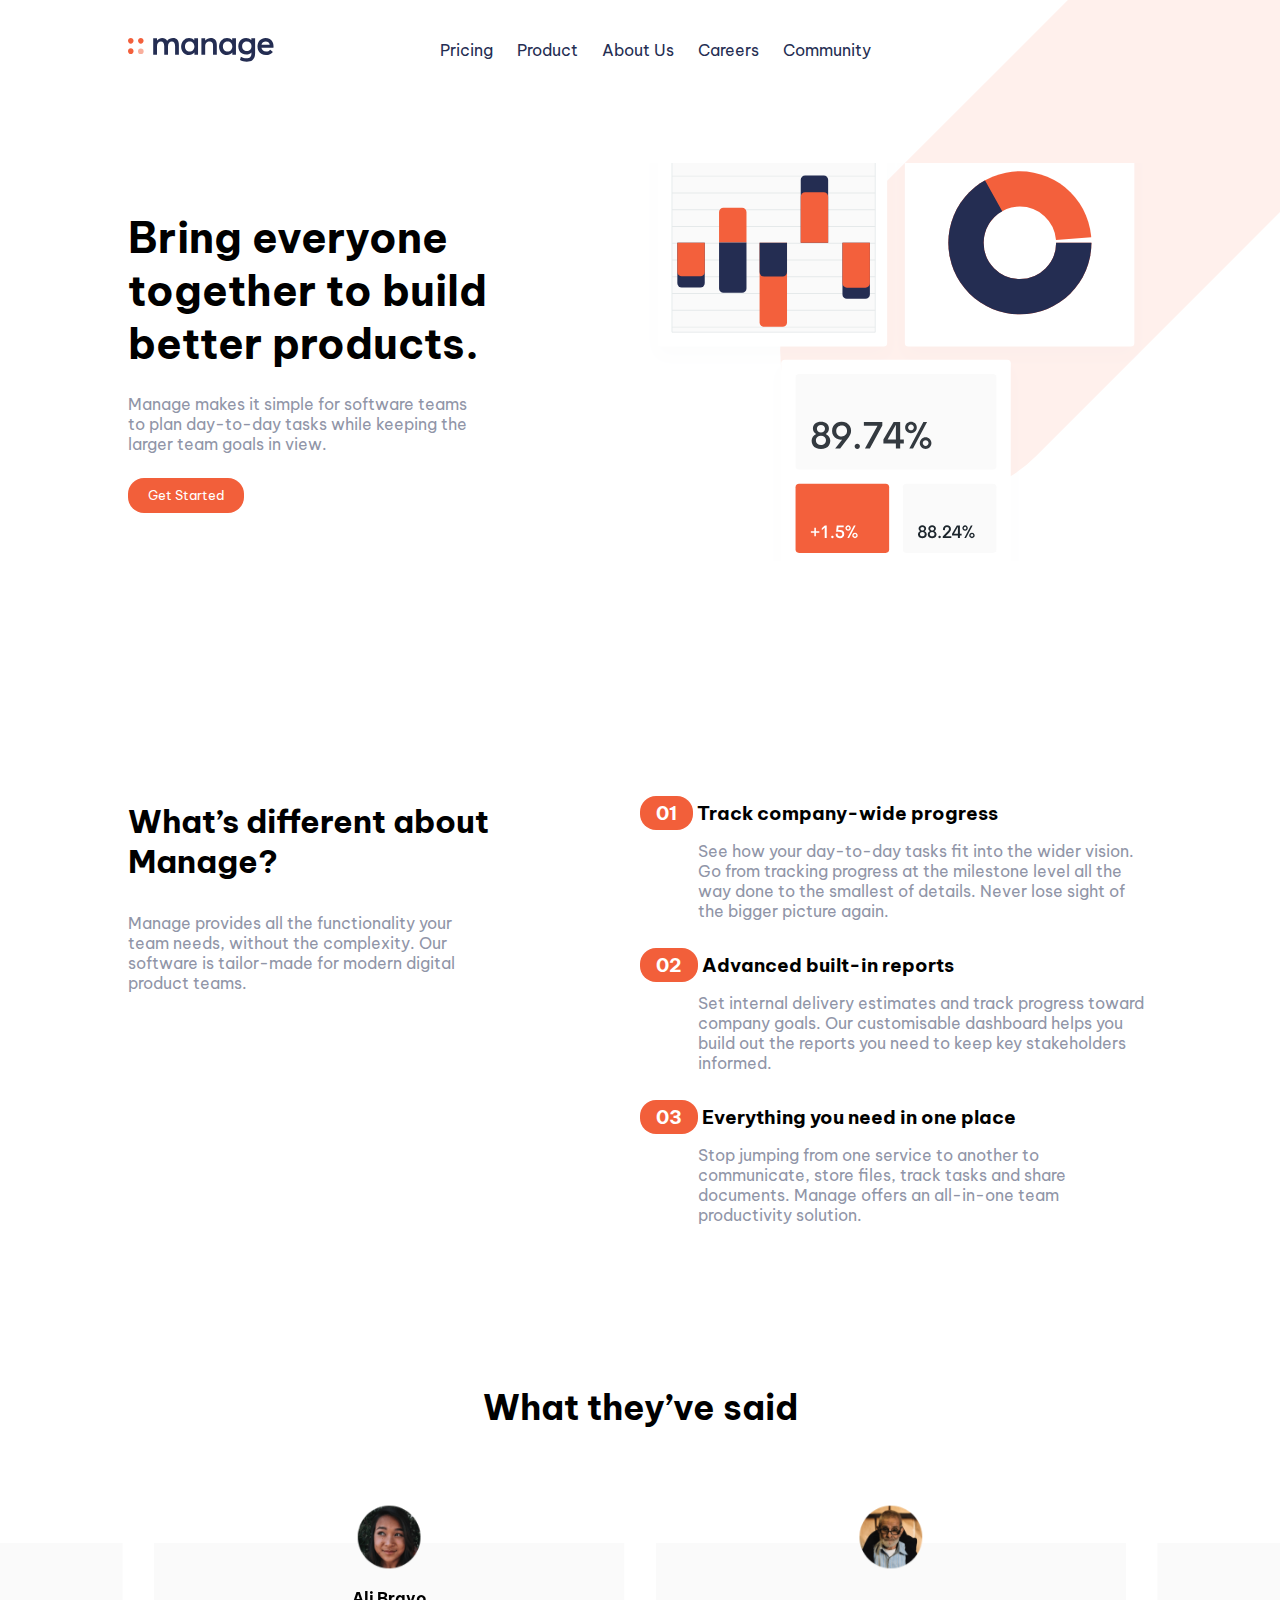
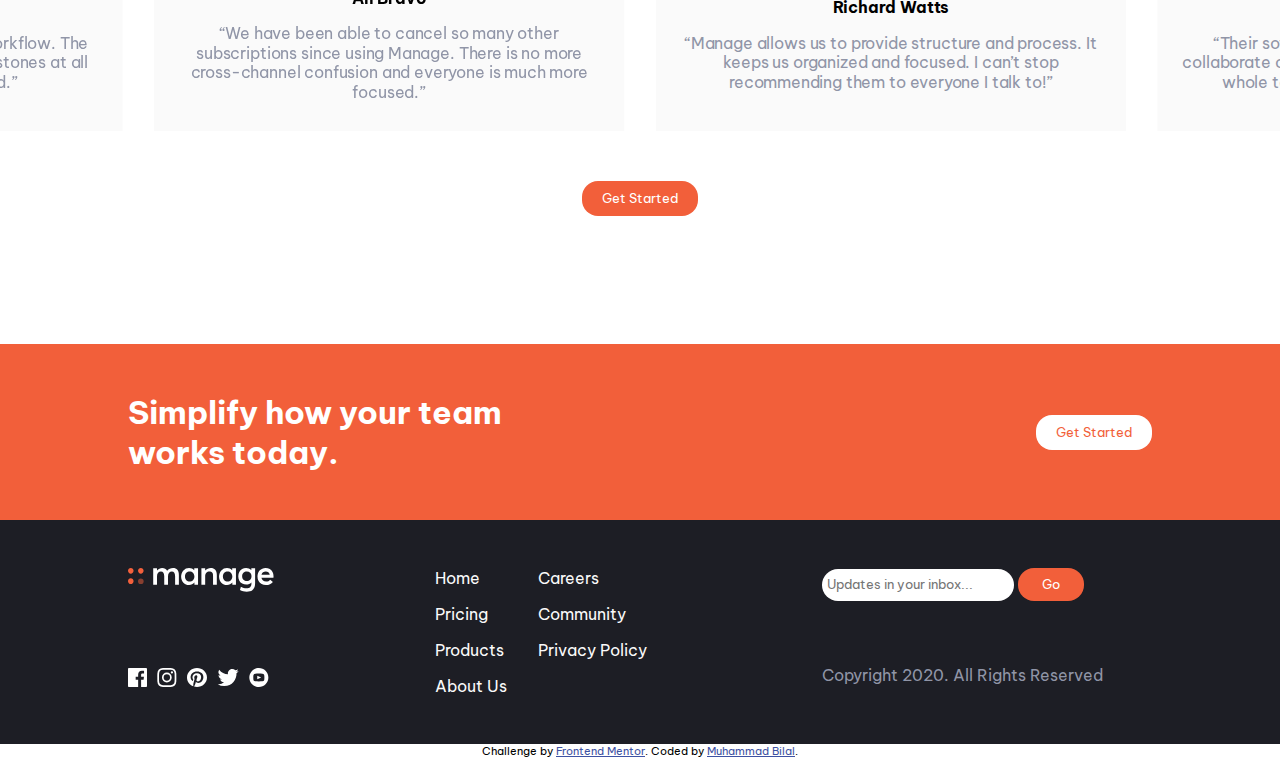
==== manage-landing-page-master/index.html @ 98fe5332 "Done!" ====
<!DOCTYPE html>
<html lang="en">
<head>
  <meta charset="UTF-8">
  <meta name="viewport" content="width=device-width, initial-scale=1.0"> <!-- displays site properly based on user's device -->

  <link rel="icon" type="image/png" sizes="32x32" href="./images/favicon-32x32.png">
  
  <title>Frontend Mentor | Manage landing page</title>

  <!-- Feel free to remove these styles or customise in your own stylesheet 👍 -->
  <style>
    .attribution { font-size: 11px; text-align: center; }
    .attribution a { color: hsl(228, 45%, 44%); }
  </style>
  <link rel="stylesheet" href="styles.css">
  <script src="script.js" defer></script>
  <link rel="preconnect" href="https://fonts.googleapis.com">
<link rel="preconnect" href="https://fonts.gstatic.com" crossorigin>
<link href="https://fonts.googleapis.com/css2?family=Be+Vietnam+Pro:wght@400;500;700&display=swap" rel="stylesheet">
</head>
<body>
  <header>
    <section>
    <nav>
        <img src="images/logo.svg" alt="" class="logo">
      
      <ul class="ul">
        <li><a href="">Pricing</a></li>
        <li><a href="">Product</a></li>
        <li><a href="">About Us</a></li>
        <li><a href="">Careers</a></li>
        <li><a href="">Community</a></li>
      </ul>
      <div class="get-started-container">
        <button class="get-started">Get Started</button>
      </div>
      <div class="hamburger">
        <img src="images/icon-hamburger.svg" alt="">
      </div>
    </nav>
  </section>
  
  <img src="images/bg-tablet-pattern.svg" alt="" class="tablet-img">
  <img src="images/bg-tablet-pattern.svg" alt="" class="tablet-img2">

    <section>
    <div class="hero-container">
      <div class="hero-text">
        <h1>
          Bring everyone <br> together to build <br> better products.
        </h1>
        <p>
          Manage makes it simple for software teams <br> to plan day-to-day 
          tasks while keeping the <br> larger team goals in view.
        </p>
        <button class="get-started">
          Get Started
        </button>
      </div>
      <div class="hero-image">
        <!-- <img src="images/illustration-intro.svg" alt=""> -->
      </div>
    </div>
  </section>
  </header>
  
  <section class="different">
    <div class="different-container">
      <div class="left-container">
        <h1>
          What’s different about <br> Manage?
        </h1>
        <p>
          Manage provides all the functionality your <br> team needs, without 
          the complexity. Our <br> software is tailor-made for modern digital <br>
          product teams.
        </p>
      </div>
      <div class="right-container">
        <div>
          <h3>
            <span class="serialNum">01</span>
        Track company-wide progress
          </h3>
          <p>
            See how your day-to-day tasks fit into the wider vision. Go from 
            tracking progress at the milestone level all the way done to the 
            smallest of details. Never lose sight of the bigger picture again.
          </p>
        </div>
        <div>
          <h3>
            <span class="serialNum">02</span>
            Advanced built-in reports
          </h3>
          <p>
            Set internal delivery estimates and track progress toward company 
            goals. Our customisable dashboard helps you build out the reports 
            you need to keep key stakeholders informed.
          </p>
        </div>
        <div>
          <h3>
            <span class="serialNum">03</span>
            Everything you need in one place
          </h3>
          <p>
            Stop jumping from one service to another to communicate, store files, 
            track tasks and share documents. Manage offers an all-in-one team 
            productivity solution.
          </p>
        </div>      
      </div>
    </div>
  </section>

 
<section class="testimonials">
  <h1>
    What they’ve said
  </h1>
  <div class="testimonials-container">
    <div class="testimonial">
      <img src="images/avatar-anisha.png" alt="">
      <h4>
        Anisha Li
      </h4>
      <p>
        “Manage has supercharged our team’s workflow. The ability to maintain 
        visibility on larger milestones at all times keeps everyone motivated.”
      </p>
    </div>
    <div class="testimonial">
      <img src="images/avatar-ali.png" alt="">
      <h4>
        Ali Bravo
      </h4>
      <p>
        “We have been able to cancel so many other subscriptions since using 
        Manage. There is no more cross-channel confusion and everyone is much 
        more focused.”
      </p>
    </div>
    <div class="testimonial">
      <img src="images/avatar-richard.png" alt="">
      <h4>
        Richard Watts
      </h4>
      <p>
        “Manage allows us to provide structure and process. It keeps us organized 
        and focused. I can’t stop recommending them to everyone I talk to!”
      </p>
    </div>
    <div class="testimonial">
      <img src="images/avatar-shanai.png" alt="">
      <h4>
        Shanai Gough
      </h4>
      <p>
        “Their software allows us to track, manage and collaborate on our projects 
        from anywhere. It keeps the whole team in-sync without being intrusive.”
      </p>
    </div>
  </div>
  <button class="get-started">Get Started</button>
</section>

<section class="simplify">
  <div class="simplify-container">
  <h1>
    Simplify how your team <br> works today.
  </h1>
  <button class="simplify-get-started">Get Started</button>
</div>
</section>

<footer>
  <div class="footer-container">
    <div>
      <img src="images/logo2.svg" alt="">
    <div class="socials">
      <img src="images/icon-facebook.svg" alt="">
      <img src="images/icon-instagram.svg" alt="">
      <img src="images/icon-pinterest.svg" alt="">
      <img src="images/icon-twitter.svg" alt="">
      <img src="images/icon-youtube.svg" alt="">
    </div>
    </div>

    <div>
      <ul>
        <li><a href="">Home</a></li>
        <li><a href="">Pricing</a></li>
        <li><a href="">Products</a></li>
        <li><a href="">About Us</a></li>
      </ul>
    </div>

    <div>
      <ul>
        <li><a href="">Careers</a></li>
        <li><a href="">Community</a></li>
        <li><a href="">Privacy Policy</a></li>
      </ul>
    </div>

    <div class="last">
     <div>
      <input type="text" placeholder="Updates in your inbox...">
      <button class="go">Go</button>
     </div>
     <p>Copyright 2020. All Rights Reserved</p>
    </div>
  </div>
</footer>
  <div class="attribution">
    Challenge by <a href="https://www.frontendmentor.io?ref=challenge" target="_blank">Frontend Mentor</a>. 
    Coded by <a href="#">Muhammad Bilal</a>.
  </div>
  <div>

  </div>
</body>
</html>
---- manage-landing-page-master/styles.css ----
*{
  margin: 0;
  padding: 0;
  box-sizing: border-box;
  font-family: 'Be Vietnam Pro', sans-serif;
}

body {
  position: relative;
  overflow-x: hidden;
}

* button {
  cursor: pointer;
}

* p {
  color: hsl(227, 12%, 61%)
}

header {
  position: relative;
  overflow: hidden;
}

nav{
  display: flex;
  align-items: center;
  justify-content: space-between;
  margin-inline: 10%;
}


nav ul{
  list-style-type: none;
  display: flex;
  align-items: center;
  gap: 1.5rem;
  margin-top: 2rem;
}

nav ul li a{
  text-decoration: none;
  color: hsl(228, 39%, 23%);
  transition: all 200ms ease-out; 
}

nav ul li a:hover {
  color: hsl(12, 88%, 59%);
}

nav .logo {
  margin-top: 2rem;
  z-index: 2;
}

nav button {
  margin-top: 2rem;
}

.get-started{
  background-color: hsl(12, 88%, 59%);
  color: #ffffff;
  padding: 9px 20px;
  border: none;
  border-radius: 16px;
  /* position: relative; */
  z-index: 2;
  /* overflow: hidden; */
}

.get-started:hover {
  opacity: 50%;
}

.hamburger {
  display: none;
}

.hero-container{
  display: grid;
  grid-template-columns: 50% 50%;
  margin-inline: 10%;
  /* position: relative;
  overflow: hidden; */
}

.hero-text {
  display: flex;
  align-items: flex-start;
  justify-content: center;
  flex-direction: column;
  gap: 1.5rem;
  margin-top: 6rem;
  padding: 3rem 0rem;
}

.hero-text h1 {
  font-size: 42px;
}

.tablet-img {
  height: 35rem;
  position: absolute;
  right: -60px;
  top: -60px;
  overflow: hidden;
}

.hero-image {
  background: url(images/illustration-intro.svg);
  background-repeat: no-repeat;
  background-position: center;
  background-size: cover ;
  z-index: 3;
  margin-top: 6rem;
  overflow: hidden;
}


.different {
  margin-top: 15rem;
}

.different-container {
  display: grid;
  grid-template-columns: 50% 50%;
  margin-inline: 10%;
}


.left-container h1{
  font-size: 32px;
}


.left-container p{
  margin-top: 2rem;
  z-index: 3;
}

.serialNum {
  border: none;
  border-radius: 16px;
  background-color: hsl(12, 88%, 59%);
  padding: 5px 16px;
  color: #ffffff;
}

.right-container {
  display: flex;
  flex-direction: column;
  align-items: flex-start;
  justify-content: center;
  gap: 2rem;
}

.right-container p {
  margin-top: 1rem;
  margin-left: 3.6rem;
}


.tablet-img2 {
  position: absolute;
  height: 35rem;
  left: -30%;
  top: 58rem;
  overflow-x: hidden;
}

.testimonials {
  display: flex;
  flex-direction: column;
  align-items: center;
  margin-top: 10rem;
  overflow: scroll;
}

.testimonials h1 {
  text-align: center;
  font-size: 35px;
}


.testimonials-container {
  display: flex;
  align-items: center;
  justify-content: center;
  margin-top: 7rem;
  gap: 2rem;
  transform: scale(.98);
  transition: all 200ms ease-out;
  /* margin-left: 52rem; */
}

.slider-active {
  background-color: rgba(255, 255, 255, 0.3);
  transform: scale(1);
  cursor: grabbing;
  user-select: none;
}

.testimonial {
  background-color: hsl(0, 0%, 98%);
  position: relative;
  display: flex;
  align-items: center;
  justify-content: center;
  flex-direction: column;
  gap: 1rem;
  height: 12rem;
  width: 30rem;
  padding: 1.5rem 1.5rem;
  text-align: center;
  overflow-y: visible;
}

.testimonial h4 {
  margin-top: 1rem;
}

.testimonial img {
  position: absolute;
  height: 4rem;
  top: -20%;
}

.testimonials button {
  margin-top: 3rem;
}

.simplify {
  margin-top: 8rem;
}
 
.simplify-container {
  display: flex;
  align-items: center;
  justify-content: space-between;
  background-color: hsl(12, 88%, 59%);
  padding: 3rem 10%;
}

.simplify-container h1 {
  color: #ffffff;
  font-size: 32px;
}

.simplify-get-started {
  background-color: #ffffff;
  color: hsl(12, 88%, 59%);
  padding: 9px 20px;
  border: none;
  border-radius: 16px;
  position: relative;
  z-index: 2;
}

.simplify-get-started:hover {
  opacity: 60%;
}

footer {
  background-color: hsl(233, 12%, 13%);
}

.footer-container {
  display: grid;
  grid-template-columns: 30% 10% 20% 40%;
  padding: 3rem 0;
  margin-inline: 10%;
}

.socials {
  display: flex;
  gap: 10px;
  margin-top: 4.5rem;
  cursor: pointer;
}

.socials img {
  height: 1.2rem;
}


.footer-container ul{
  list-style-type: none;
  display: flex;
  flex-direction: column;
  gap: 1rem;
}


.footer-container ul li a{
  text-decoration: none;
  color: hsl(0, 0%, 98%);
  transition: all 200ms ease-out;
}

.footer-container ul li a:hover {
  color: hsl(12, 88%, 59%);
}

.last {
  margin-left: 5rem;
}

.last input {
  border: none;
  border-radius: 16px;
  height: 2rem;
  width: 12rem;
  padding: 0 5px;
}

.go {
  background-color: hsl(12, 88%, 59%);
  color: #ffffff;
  border: none;
  border-radius: 16px;
  padding: 8px 24px;
}

.last p {
  margin-top: 4rem;
}

@media screen and (max-width: 480px) {

   * h1 {
    font-size: 30px;
   }

  nav ul {
    display: none;
  }

  .get-started-container {
    display: none;
  }

  .hamburger {
    display: flex;
    z-index: 10;
    cursor: pointer;
    margin-top: 2rem;
  }

  nav ul li a {
    color: hsl(228, 39%, 23%);
  }


  .ul {
    position: absolute;
    top: 0;
    right: 0;
    display: flex;
    align-items: flex-start;
    padding-left: 2rem;
    justify-content: center;
    flex-direction: column;
    background-color: hsl(13, 100%, 90%);
    color: hsl(228, 39%, 23%);
    height: 100vh;
    width: 100%;
    z-index: 5;
    font-size: 26px;
    margin: 0;
    transform: translateY(-150px);
    opacity: 0;
    transition: all 300ms ease-out;
  }

  .active {
    transform: translateY(0);
    opacity: 100%;
  }

  .tablet-img {
    height: 30rem;
    right: -120px;
    top: -120px;
    overflow: hidden;
  }

  .hero-container {
    display: flex;
    flex-direction: column-reverse;
    align-items: center;
    justify-content: center;
  }

  .hero-image {
    height: 15rem; width: 18rem;
  }

  .hero-text {
    align-items: center;
    z-index: 2;
    padding: 0;
  }

  .hero-text h1 {
    font-size: 44px;
  }

  .tablet-img2 {
    right: -125%;
    top: 30rem;
    left: auto;
    overflow: hidden;
  }

  .different{
    margin-top: 10rem;
  }

  .different-container {
    display: flex;
    align-items: center;
    justify-content: center;
    flex-direction: column;
    text-align: center;
    margin-inline: 0;
    position: relative;
  }

  .left-container h1 {
    font-size: 28px;
  }

  .right-container h3 {
    display: flex;
    align-items: center;
    background-color: #FFF0EC;
    font-size: 18px;
    padding-left: 4rem;
    padding-block: 5px;
  }

  .right-container .serialNum {
    position: absolute;
    left: 0;
  }

  .right-container p {
    margin-inline: 10%;
  }

  .testimonial {
    width: 20rem;
  }

  .simplify {
    margin-top: 5rem;
  }

  .simplify-container {
    flex-direction: column;
    line-break:unset;
  }

  .simplify-get-started { 
    margin-top: 1rem;
  }

  .footer-container {
    display: flex;
    flex-direction: column-reverse;
    align-items: center;
    justify-content: center;
  }

  .last {
    margin-left: 0;
  }

}
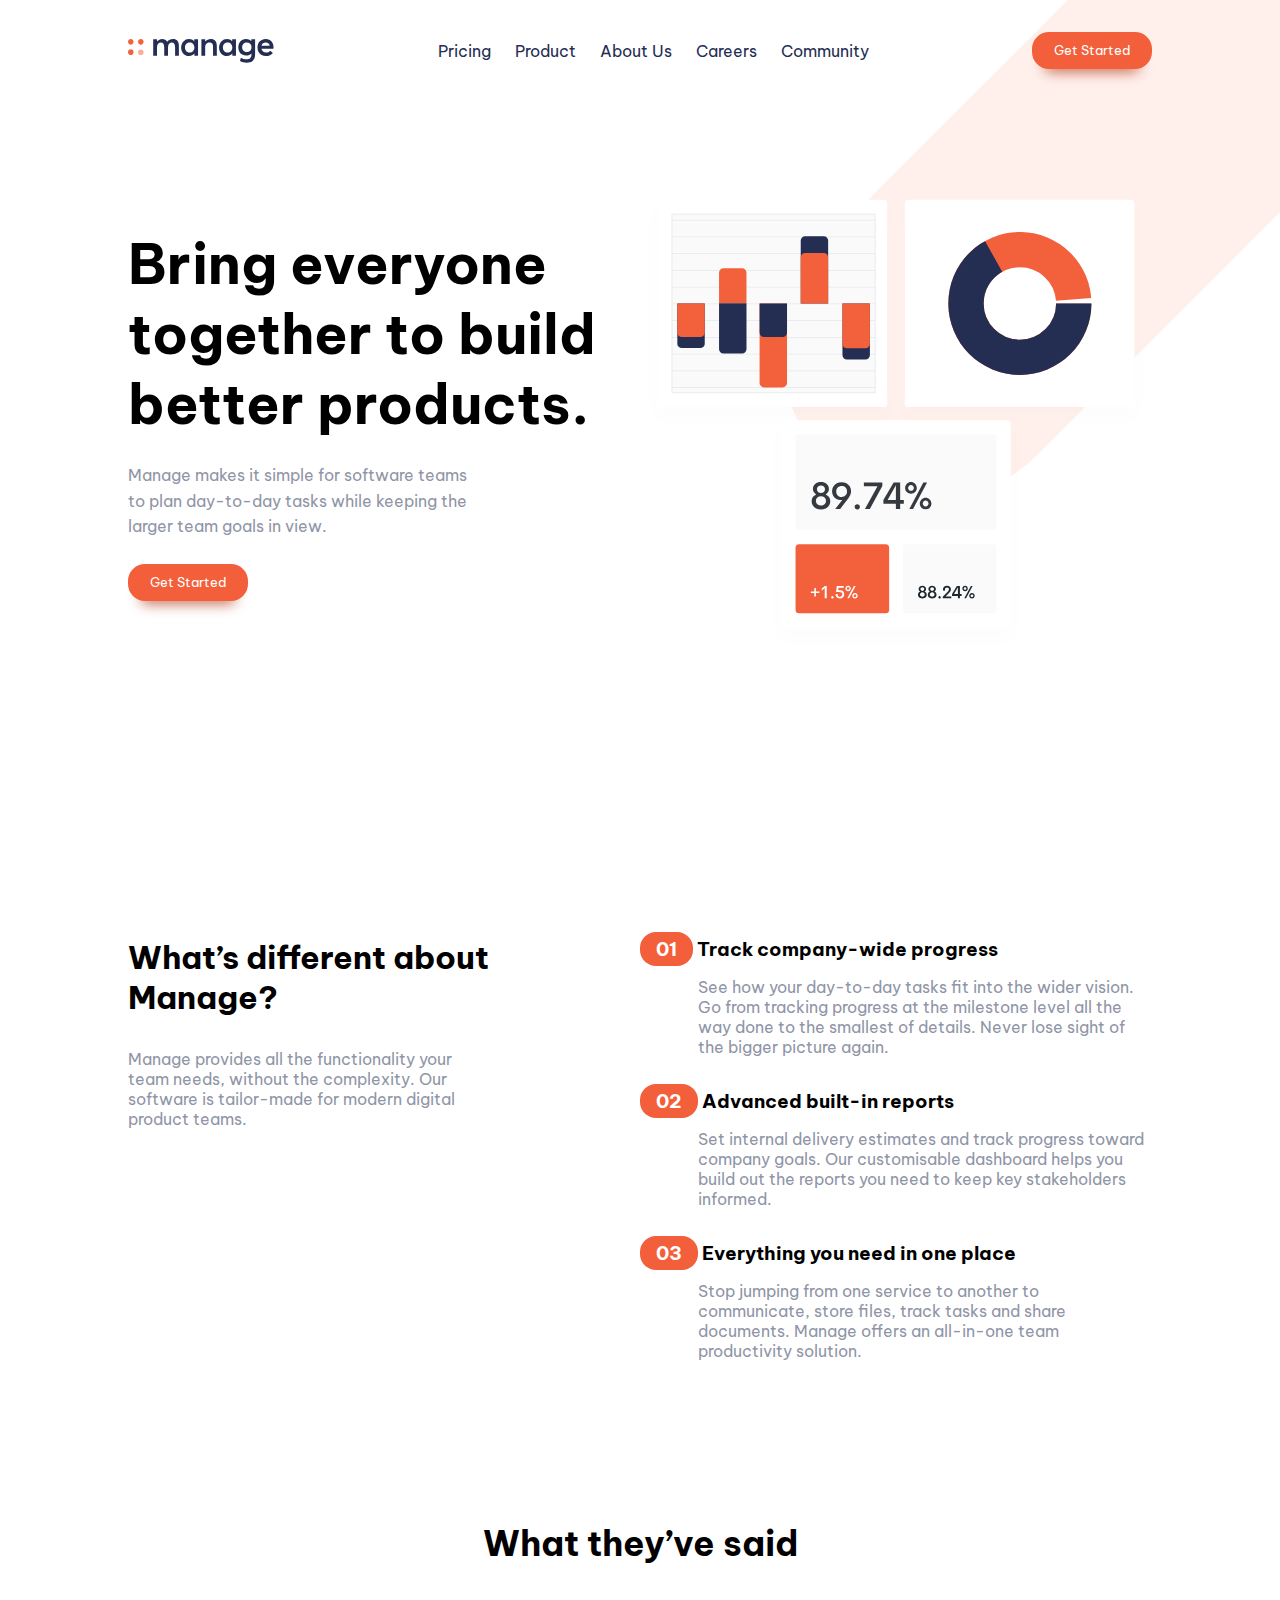
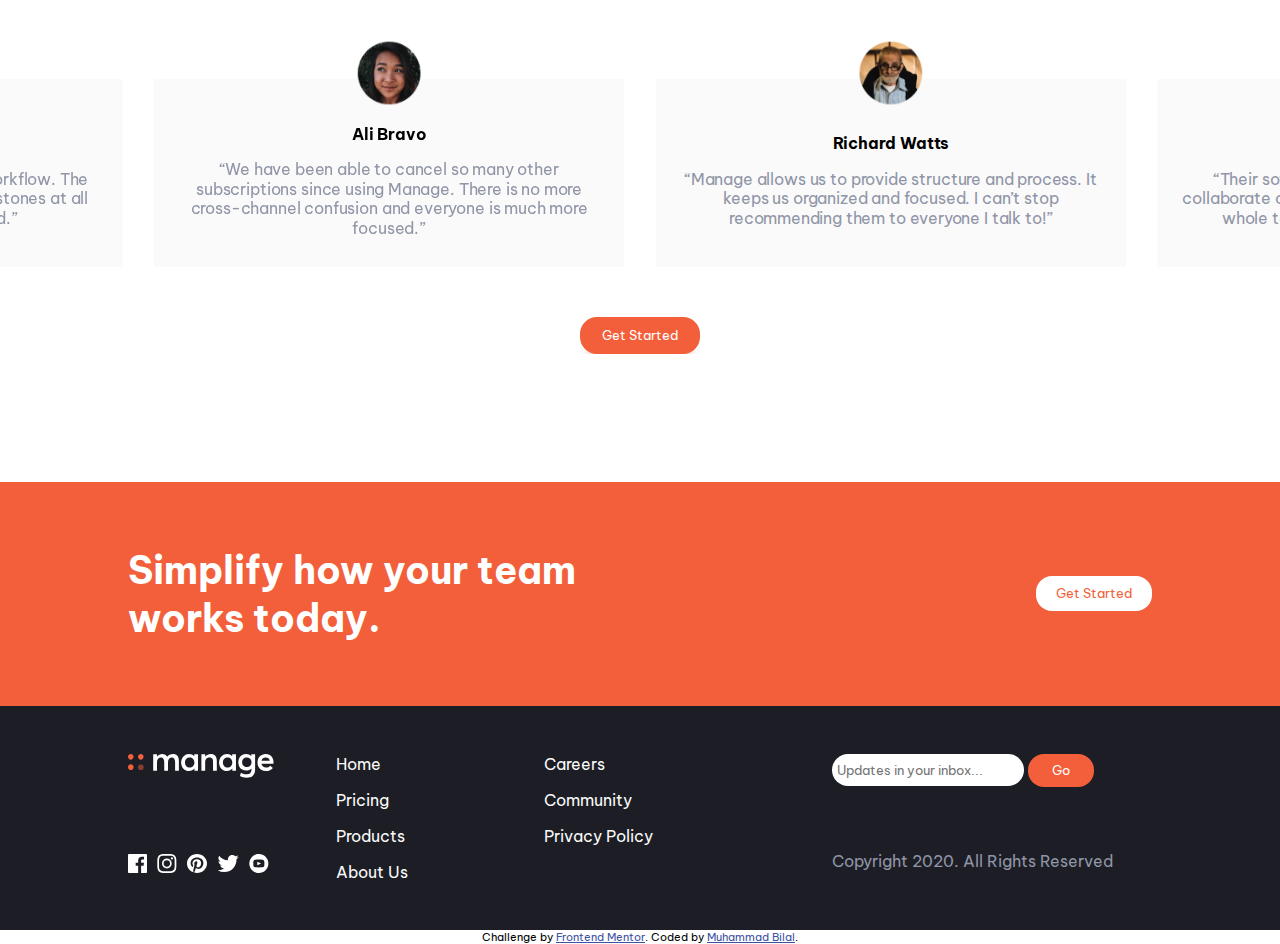
==== commit 24037968: "Completed!" ====
--- a/manage-landing-page-master/index.html
+++ b/manage-landing-page-master/index.html
@@ -178,7 +178,7 @@
 <footer>
   <div class="footer-container">
     <div>
-      <img src="images/logo2.svg" alt="">
+      <img src="images/logo2.svg" alt="" class="f-logo">
     <div class="socials">
       <img src="images/icon-facebook.svg" alt="">
       <img src="images/icon-instagram.svg" alt="">
@@ -188,7 +188,7 @@
     </div>
     </div>
 
-    <div>
+    <div class="footer-nav first">
       <ul>
         <li><a href="">Home</a></li>
         <li><a href="">Pricing</a></li>
@@ -197,7 +197,7 @@
       </ul>
     </div>
 
-    <div>
+    <div class="footer-nav">
       <ul>
         <li><a href="">Careers</a></li>
         <li><a href="">Community</a></li>
@@ -206,11 +206,11 @@
     </div>
 
     <div class="last">
-     <div>
+     <div class="input-container">
       <input type="text" placeholder="Updates in your inbox...">
       <button class="go">Go</button>
      </div>
-     <p>Copyright 2020. All Rights Reserved</p>
+     <p class="fp">Copyright 2020. All Rights Reserved</p>
     </div>
   </div>
 </footer>
--- a/manage-landing-page-master/styles.css
+++ b/manage-landing-page-master/styles.css
@@ -43,6 +43,8 @@
   text-decoration: none;
   color: hsl(228, 39%, 23%);
   transition: all 200ms ease-out; 
+  position: relative;
+  z-index: 3;
 }
 
 nav ul li a:hover {
@@ -61,12 +63,12 @@
 .get-started{
   background-color: hsl(12, 88%, 59%);
   color: #ffffff;
-  padding: 9px 20px;
+  padding: 10px 22px;
   border: none;
-  border-radius: 16px;
-  /* position: relative; */
-  z-index: 2;
-  /* overflow: hidden; */
+  border-radius: 17px;
+  box-shadow: 0 1.125em 1em -1em hsl(12, 60%, 45%);
+  z-index: 4;
+  position: relative;
 }
 
 .get-started:hover {
@@ -81,8 +83,7 @@
   display: grid;
   grid-template-columns: 50% 50%;
   margin-inline: 10%;
-  /* position: relative;
-  overflow: hidden; */
+  margin-top: 4rem;
 }
 
 .hero-text {
@@ -92,11 +93,15 @@
   flex-direction: column;
   gap: 1.5rem;
   margin-top: 6rem;
-  padding: 3rem 0rem;
+  padding-block-end: 6rem;
+}
+
+.hero-text p {
+  line-height: 1.6;
 }
 
 .hero-text h1 {
-  font-size: 42px;
+  font-size: 55px;
 }
 
 .tablet-img {
@@ -111,9 +116,9 @@
   background: url(images/illustration-intro.svg);
   background-repeat: no-repeat;
   background-position: center;
-  background-size: cover ;
+  background-size: contain ;
   z-index: 3;
-  margin-top: 6rem;
+  margin-top: 1rem;
   overflow: hidden;
 }
 
@@ -174,7 +179,7 @@
   flex-direction: column;
   align-items: center;
   margin-top: 10rem;
-  overflow: scroll;
+  overflow: scroll; 
 }
 
 .testimonials h1 {
@@ -191,7 +196,6 @@
   gap: 2rem;
   transform: scale(.98);
   transition: all 200ms ease-out;
-  /* margin-left: 52rem; */
 }
 
 .slider-active {
@@ -239,12 +243,12 @@
   align-items: center;
   justify-content: space-between;
   background-color: hsl(12, 88%, 59%);
-  padding: 3rem 10%;
+  padding: 4rem 10%;
 }
 
 .simplify-container h1 {
   color: #ffffff;
-  font-size: 32px;
+  font-size: 38px;
 }
 
 .simplify-get-started {
@@ -267,10 +271,12 @@
 
 .footer-container {
   display: grid;
-  grid-template-columns: 30% 10% 20% 40%;
+  grid-template-columns: 1fr 1fr 1fr 400px;
+  grid-template-rows: 50% 50%;
+  margin-inline: 10%;
   padding: 3rem 0;
-  margin-inline: 10%;
-}
+}
+
 
 .socials {
   display: flex;
@@ -326,25 +332,42 @@
   margin-top: 4rem;
 }
 
-@media screen and (max-width: 480px) {
-
-   * h1 {
-    font-size: 30px;
-   }
-
-  nav ul {
+@media screen and (max-width: 1024px) {
+  .hero-text h1 {
+    font-size: 37px;
+  }
+
+  .hero-image {
+    background-size: contain;
+  }
+
+  .footer-container {
+    display: grid;
+    grid-template-columns: 1fr 1fr 1fr 350px;
+    grid-template-rows: 50% 50%;
+    margin-inline: 10%;
+    padding: 3rem 0;
+    gap: 1rem;
+  }
+
+  .simplify-container h1 {
+    font-size: 35px;
+  }
+  
+}
+
+@media screen and (max-width: 874px) {
+  * p {
+    font-size: 12px;
+  }
+  nav ul, nav button {
     display: none;
   }
 
-  .get-started-container {
-    display: none;
-  }
-
   .hamburger {
     display: flex;
-    z-index: 10;
-    cursor: pointer;
-    margin-top: 2rem;
+    position: relative;
+    z-index: 5;
   }
 
   nav ul li a {
@@ -378,6 +401,122 @@
     opacity: 100%;
   }
 
+  .hero-container {
+    gap: 2rem;
+  }
+
+  .hero-text h1 {
+    font-size: 32px;
+  }
+
+  .tablet-img {
+    right: -174px;
+    top: -48px;
+  }
+
+  .different {
+    margin-top: 7rem;
+  }
+
+  .different-container {
+    display: flex;
+    flex-direction: column;
+    align-items: center;
+    justify-content: center;
+    gap: 3rem;
+  }
+
+  .left-container br {
+    display: inline;
+    content: '';
+  }
+
+  .footer-container {
+    display: flex;
+    flex-direction: column-reverse;
+    align-items: center;
+    justify-content: center;
+    text-align: center;
+    position: relative;
+    gap: 1rem;
+  }
+
+  .fp {
+    position: absolute;
+    top: 27rem;
+  }
+
+  .footer-nav {
+    text-align: left;
+    margin-top: 1rem;
+  }
+
+  .first {
+    margin-left: -2rem;
+  }
+
+  .f-logo {
+    margin-top: 1rem;
+  }
+
+  .socials {
+    margin-top: 1.5rem;
+  }
+
+}
+
+@media screen and (max-width: 480px) {
+
+   * h1 {
+    font-size: 30px;
+   }
+
+  nav ul {
+    display: none;
+  }
+
+  .get-started-container {
+    display: none;
+  }
+
+  .hamburger {
+    display: flex;
+    z-index: 10;
+    cursor: pointer;
+    margin-top: 2rem;
+  }
+
+  nav ul li a {
+    color: hsl(228, 39%, 23%);
+  }
+
+
+  .ul {
+    position: absolute;
+    top: 0;
+    right: 0;
+    display: flex;
+    align-items: flex-start;
+    padding-left: 2rem;
+    justify-content: center;
+    flex-direction: column;
+    background-color: hsl(13, 100%, 90%);
+    color: hsl(228, 39%, 23%);
+    height: 100vh;
+    width: 100%;
+    z-index: 5;
+    font-size: 26px;
+    margin: 0;
+    transform: translateY(-150px);
+    opacity: 0;
+    transition: all 300ms ease-out;
+  }
+
+  .active {
+    transform: translateY(0);
+    opacity: 100%;
+  }
+
   .tablet-img {
     height: 30rem;
     right: -120px;
@@ -466,15 +605,41 @@
     margin-top: 1rem;
   }
 
+  
+  .last {
+    margin-left: 0;
+  }
+
   .footer-container {
     display: flex;
     flex-direction: column-reverse;
     align-items: center;
     justify-content: center;
-  }
-
-  .last {
-    margin-left: 0;
-  }
-
+    text-align: center;
+    position: relative;
+    gap: 1rem;
+  }
+
+
+  .socials {
+    margin-top: 1rem;
+  }
+
+  .footer-nav {
+    text-align: left;
+    margin-top: 2rem;
+  }
+
+  .f-logo {
+    margin-top: 1rem;
+  }
+
+  .first {
+    margin-left: -1.5rem;
+  }
+
+  .fp {
+    position: absolute;
+    top: 28rem;
+  }
 }